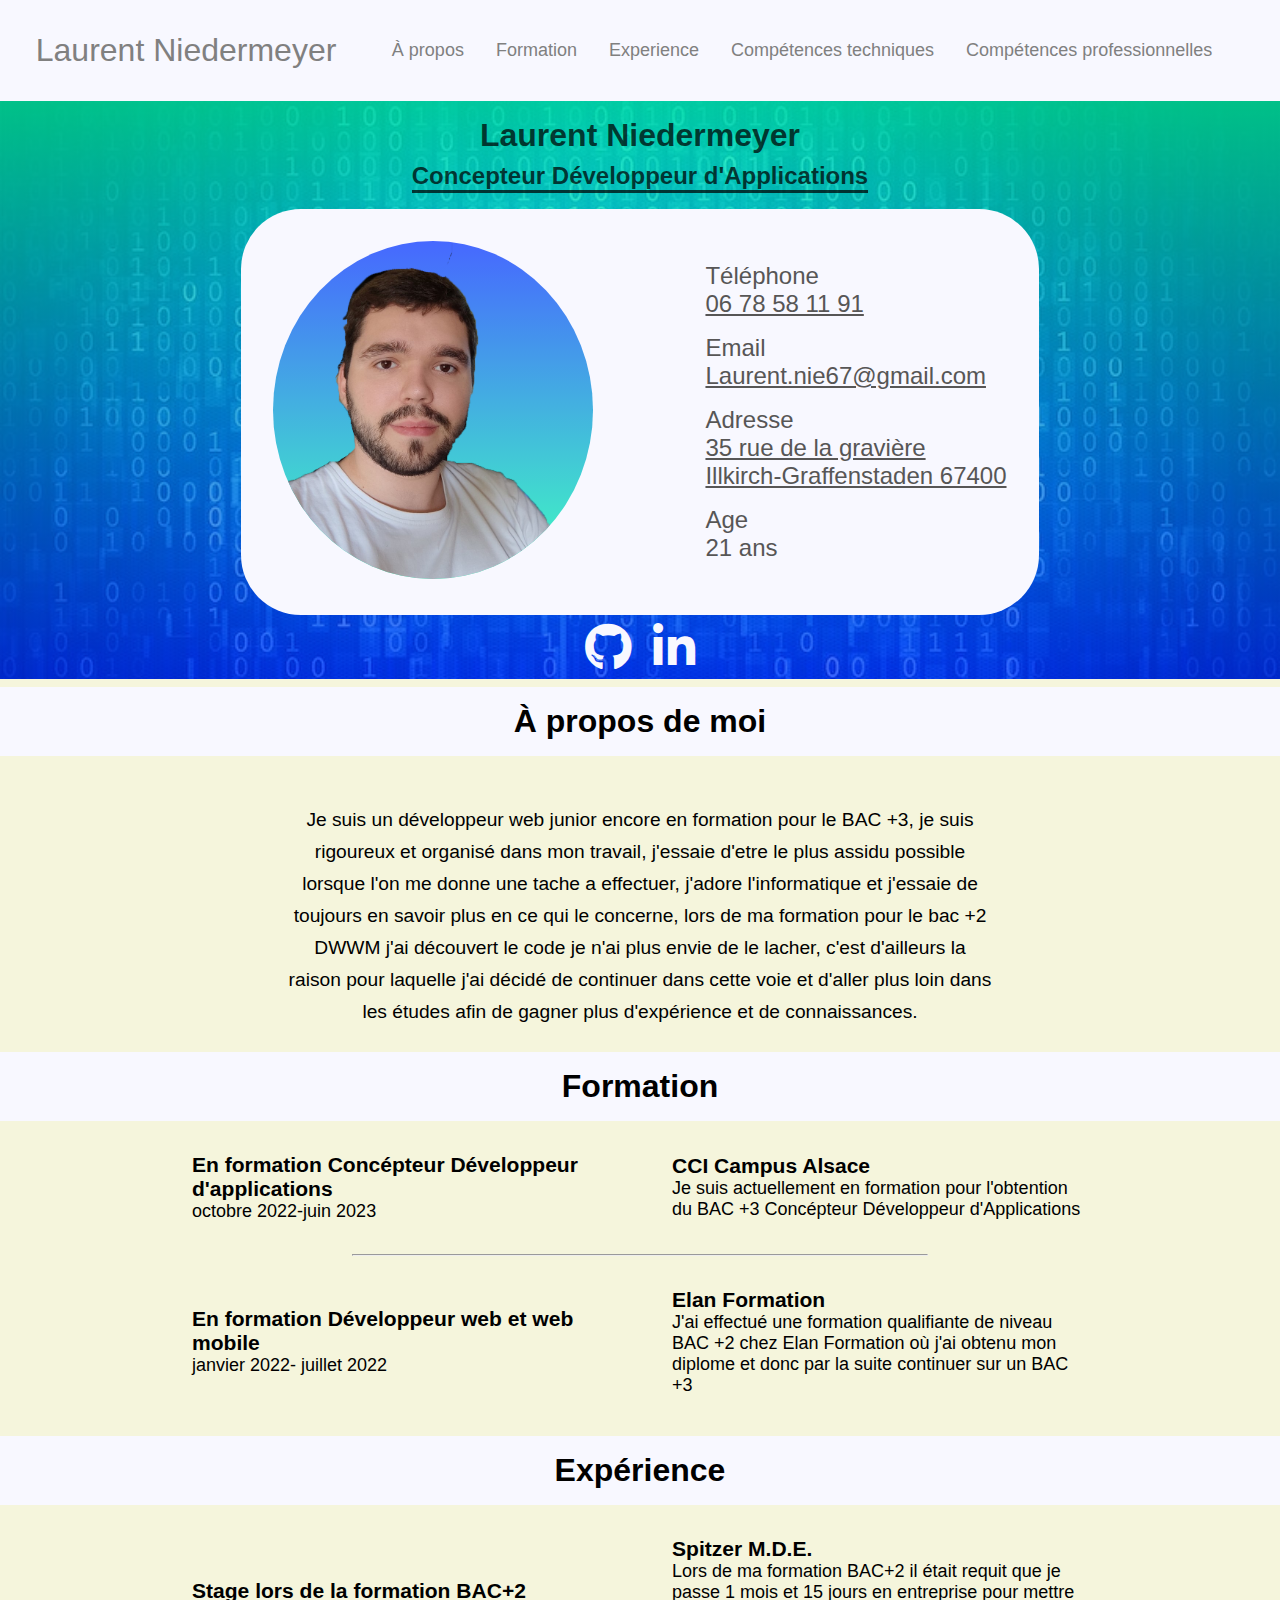
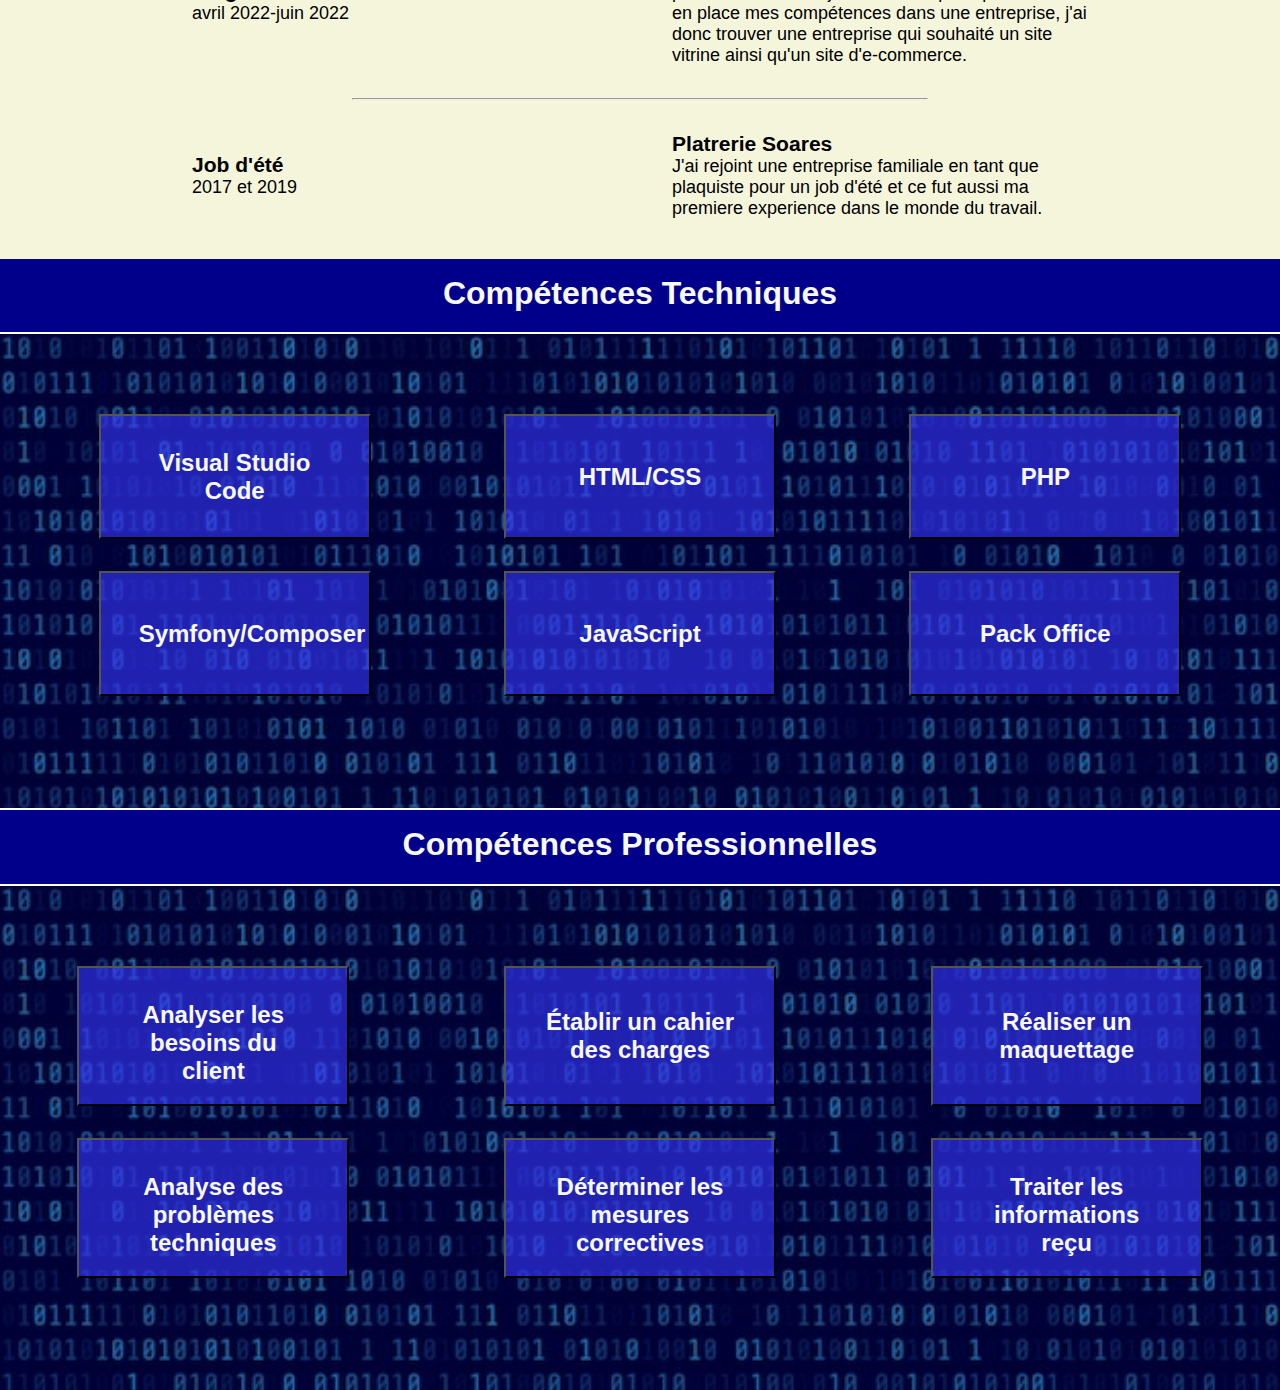
==== index_cv.html @ 69ce7077 "MyCV" ====
<!DOCTYPE html>
<html lang="fr">
<head>
    <meta charset="UTF-8">
    <meta http-equiv="X-UA-Compatible" content="IE=edge">
    <meta name="viewport" content="width=device-width, initial-scale=1.0">
    <meta name="description" content="CV en ligne de Niedermeyer Laurent, Concepteur Développeur d'Applications, Développeur web junior, Développeur back-end.">
    <link rel="stylesheet" href="style.css">
    <link rel="stylesheet" href="modal.css">
    <link rel="stylesheet" href="button.css">
    <link rel="stylesheet" href="https://cdnjs.cloudflare.com/ajax/libs/font-awesome/6.0.0/css/all.min.css" integrity="sha512-9usAa10IRO0HhonpyAIVpjrylPvoDwiPUiKdWk5t3PyolY1cOd4DSE0Ga+ri4AuTroPR5aQvXU9xC6qOPnzFeg==" crossorigin="anonymous" referrerpolicy="no-referrer" />
    <script src="//cdnjs.cloudflare.com/ajax/libs/jquery/2.1.3/jquery.min.js"></script>
    <title>CV de Niedermeyer Laurent</title>
</head>
    <body> 
        <header class="thetop">
            <div class="topnav">
                <a href="http://127.0.0.1:5500/index_cv.html" class="active">Laurent Niedermeyer</a>
                <div id="myLinks">
                  <a href="http://127.0.0.1:5500/index_cv.html#prop">À propos</a>
                  <a href="http://127.0.0.1:5500/index_cv.html#form">Formation</a>
                  <a href="http://127.0.0.1:5500/index_cv.html#exp">Experience</a>
                  <a href="http://127.0.0.1:5500/index_cv.html#compt">Compétences techniques</a>
                  <a href="http://127.0.0.1:5500/index_cv.html#compp">Compétences professionnelles</a>
                </div>
                <a href="javascript:void(0);" class="icon" onclick="myFunction()">
                  <i class="fa fa-bars"></i>
                </a>
              </div>
        </header>
        <main>
            <section class="section1">
                <div class="job">
                    <h1>Concepteur Développeur d'Applications</h1>
                    <h2>Laurent Niedermeyer</h2>
                </div>
                <div class="coordimg">
                    <div>
                        <img src="img/MicrosoftTeams-image.png" alt="Selfie">
                    </div>
                    <div class="coord">
                        <div>
                            <p>Téléphone</p>
                            <a href="tel:0678581191">06 78 58 11 91</a>
                        </div>
                        <div>
                            <p>Email</p>
                            <a href="mailto:Laurent.nie67@gmail.com">Laurent.nie67@gmail.com</a> 
                        </div>
                        <div>
                            <p>Adresse</p>
                            <a href="https://goo.gl/maps/SbY1YDQrV1eRnXj76" target="blank_">35 rue de la gravière</a><br>
                            <a href="https://goo.gl/maps/RVUSxrZyXnWViCLy8" target="blank_">Illkirch-Graffenstaden 67400</a> 
                        </div>
                        <div>
                            <p>Age</p>
                            <p>21 ans</p>
                        </div>
                    </div>
                </div>
                <div class="reso">
                    <a href="https://github.com/Laurent-N67" target="blank_"><i class="fa-brands fa-github fa-3x"></i></a>
                    <a href="https://www.linkedin.com/in/laurent-niedermeyer/" target="blank_"><i class="fa-brands fa-linkedin-in fa-3x"></i></a>
                </div>
            </section>
            <section class="section4">
                <h2 id="prop">À propos de moi</h2>
                <p class="proptxt">Je suis un développeur web junior encore en formation pour le BAC +3, je suis rigoureux et organisé dans mon travail, j'essaie d'etre le plus assidu possible lorsque l'on me donne une tache a effectuer, j'adore l'informatique et j'essaie de toujours en savoir plus en ce qui le concerne, lors de ma formation pour le bac +2 DWWM j'ai découvert le code je n'ai plus envie de le lacher, c'est d'ailleurs la raison pour laquelle j'ai décidé de continuer dans cette voie et d'aller plus loin dans les études afin de gagner plus d'expérience et de connaissances.</p>
            </section>
            <section class="section2">
                <h2 id="form">Formation</h2>
                <div class="divrow">
                    <div class="divcollumn ">
                        <h3>En formation Concépteur Développeur d'applications</h3>
                        <p>octobre 2022-juin 2023</p>
                    </div>
                    <div class="divcollumn">
                        <h3><strong>CCI Campus Alsace</strong></h3>
                        <p>Je suis actuellement en formation pour l'obtention du BAC +3 Concépteur Développeur d'Applications</p>
                    </div>
                </div>
                <hr>
                <div class="divrow">
                    <div class="divcollumn">
                        <h3>En formation Développeur web et web mobile</h3>
                        <p>janvier 2022- juillet 2022</p>
                    </div>
                    <div class="divcollumn">
                        <h3><strong>Elan Formation</strong></h3>
                        <p>J'ai effectué une formation qualifiante de niveau BAC +2 chez Elan Formation où j'ai obtenu mon diplome et donc par la suite continuer sur un BAC +3</p>
                    </div>
                </div>
                <h2 id="exp">Expérience</h2>
                <div class="divrow borderbot">
                    <div class="divcollumn ">
                        <h3>Stage lors de la formation BAC+2</h3>
                        <p>avril 2022-juin 2022</p>
                    </div>
                    <div class="divcollumn">
                        <h3><strong>Spitzer M.D.E.</strong></h3>
                        <p>Lors de ma formation BAC+2 il était requit que je passe 1 mois et 15 jours en entreprise pour mettre en place mes compétences dans une entreprise, j'ai donc trouver une entreprise qui souhaité un site vitrine ainsi qu'un site d'e-commerce.</p>
                    </div>
                </div>
                <hr>
                <div class="divrow padbot ">
                    <div class="divcollumn">
                        <h3>Job d'été</h3>
                        <p>2017 et 2019</p>
                    </div>
                    <div class="divcollumn">
                        <h3><strong>Platrerie Soares</strong></h3>
                        <p>J'ai rejoint une entreprise familiale en tant que plaquiste pour un job d'été et ce fut aussi ma premiere experience dans le monde du travail.</p>
                    </div>
                </div>
            </section>
            <section class="section3">
                <h2 id="compt">Compétences Techniques</h2>
                <ul class="listcompt">
                    <button id="btn1"><li>Visual Studio Code</li></button>
                    <div id="modal1" class="modal">
                        <div class="modal-content">
                            <span class="close"><i class="fa-solid fa-xmark"></i></span>
                            <h3 class="titremdl">Visual Studio Code</h3>
                            <p class="textmdl">Lorem ipsum dolor sit amet consectetur adipisicing elit. Labore nemo asperiores beatae, repellat explicabo voluptatem quam eaque iste alias quia dolorum tempore modi nam! Suscipit possimus maiores quas cumque reprehenderit labore sed cupiditate dicta delectus itaque veniam deleniti, incidunt inventore omnis vero architecto obcaecati ullam tempora ea id quibusdam repellendus?</p>
                        </div>
                    </div>
                    <button id="btn2"><li>HTML/CSS</li></button>
                    <div id="modal2" class="modal">
                        <div class="modal-content">
                            <span class="close"><i class="fa-solid fa-xmark"></i></span>
                            <h3 class="titremdl">HTML/CSS</h3>
                            <p class="textmdl">Lorem ipsum dolor sit amet, consectetur adipisicing elit. Voluptatum, necessitatibus eius odio itaque quidem obcaecati nostrum voluptatem, porro omnis, eveniet quis ad. Neque corrupti molestiae exercitationem iusto cum repudiandae officia hic, dolorum esse dolores vel nesciunt cumque explicabo ducimus eaque, nisi illum inventore repellendus non distinctio ea? Debitis, aspernatur quos!</p>
                        </div>
                    </div>
                    <button id="btn3"><li>PHP</li></button>
                    <div id="modal3" class="modal">
                        <div class="modal-content">
                            <span class="close"><i class="fa-solid fa-xmark"></i></span>
                            <h3 class="titremdl">PHP</h3>
                            <p class="textmdl">Lorem ipsum dolor sit amet, consectetur adipisicing elit. Tenetur dignissimos voluptas facilis voluptate iusto quaerat dicta repudiandae maiores esse, vitae nisi, earum molestias perferendis. Deleniti iusto nisi soluta id provident iste in repellat, nobis obcaecati temporibus similique numquam omnis eligendi quas tempora, debitis hic et consequuntur explicabo, dolorum rem. Perferendis?</p>
                        </div>
                    </div>
                    <button id="btn4"><li>Symfony/Composer</li></button>
                    <div id="modal4" class="modal">
                        <div class="modal-content">
                            <span class="close"><i class="fa-solid fa-xmark"></i></span>
                            <h3 class="titremdl">Symfony/Composer</h3>
                            <p class="textmdl">Lorem ipsum dolor sit amet, consectetur adipisicing elit. Officiis porro culpa tenetur? Voluptatum ullam obcaecati dolore repellendus tenetur sunt veritatis, adipisci quidem quisquam? Est porro quod aspernatur tempora assumenda rem, alias totam repellendus optio nesciunt non reiciendis nisi illum corrupti magnam voluptatum sunt temporibus enim similique deleniti pariatur adipisci quaerat!</p>
                        </div>
                    </div>
                    <button id="btn5"><li>JavaScript</li></button>
                    <div id="modal5" class="modal">
                        <div class="modal-content">
                            <span class="close"><i class="fa-solid fa-xmark"></i></span>
                            <h3 class="titremdl">JavaScript</h3>
                            <p class="textmdl">Lorem ipsum dolor sit amet consectetur adipisicing elit. Aliquam obcaecati dolores, ratione est nostrum perferendis hic fugiat doloremque quae, harum quod quisquam debitis consequatur facilis, odit iure! Dolore natus repudiandae earum reprehenderit nesciunt itaque error commodi mollitia eum eveniet, impedit minima maxime quia at a. Quia laudantium ut animi assumenda.</p>
                        </div>
                    </div>
                    <button id="btn6"><li>Pack Office</li></button>
                    <div id="modal6" class="modal">
                        <div class="modal-content">
                            <span class="close"><i class="fa-solid fa-xmark"></i></span>
                            <h3 class="titremdl">Pack Office</h3>
                            <p class="textmdl">Lorem ipsum dolor sit, amet consectetur adipisicing elit. Provident autem ex aspernatur commodi! Quas provident velit repellat officiis pariatur fugit molestias atque quidem maxime magni at, earum rem eius facere cupiditate doloribus perspiciatis quae animi ut. Qui dignissimos, saepe neque aliquid dicta ullam dolore fuga magnam delectus, officia, natus porro?</p>
                        </div>
                    </div>
                </ul>

                <h2 id="compp">Compétences Professionnelles</h2>
                <ul class="listcompp">
                    <button id="btn7"><li>Analyser les besoins du client</li></button>
                    <div id="modal7" class="modal">
                        <div class="modal-content">
                            <span class="close"><i class="fa-solid fa-xmark"></i></span>
                            <h3 class="titremdl">Analyser les besoins du client</h3>
                            <p class="textmdl">Lorem ipsum dolor sit amet consectetur adipisicing elit. Commodi ut odit alias asperiores. Id, illo aliquam debitis quo ex, labore vitae, maiores dignissimos veritatis cupiditate omnis. Excepturi laboriosam, ullam ab perferendis voluptatem quidem aspernatur laudantium tenetur, vitae iusto praesentium doloremque temporibus? Nulla cupiditate et nobis deserunt veritatis laboriosam recusandae corporis!</p>
                        </div>
                    </div>
                    <button id="btn8"><li>Établir un cahier des charges</li></button>
                    <div id="modal8" class="modal">
                        <div class="modal-content">
                            <span class="close"><i class="fa-solid fa-xmark"></i></span>
                            <h3 class="titremdl">établir un cahier des charges</h3>
                            <p class="textmdl">Lorem ipsum dolor, sit amet consectetur adipisicing elit. Officiis mollitia tempora asperiores rerum ex velit eaque doloribus iure, aliquam, deleniti facere atque provident quas totam temporibus ullam necessitatibus natus omnis. Reiciendis inventore aliquid laboriosam vero accusamus atque et, ipsam explicabo veniam nulla necessitatibus beatae ex vel incidunt consequatur rem dicta?</p>
                        </div>
                    </div>
                    <button id="btn9"><li>Réaliser un maquettage</li></button>
                    <div id="modal9" class="modal">
                        <div class="modal-content">
                            <span class="close"><i class="fa-solid fa-xmark"></i></span>
                            <h3 class="titremdl">Réaliser un maquettage</h3>
                            <p class="textmdl">Lorem, ipsum dolor sit amet consectetur adipisicing elit. Natus aliquam, id doloribus sint, debitis unde qui quia sequi esse sunt, officia eveniet dolorum. Enim pariatur incidunt sequi libero voluptatem vero doloribus officia recusandae qui totam. Debitis placeat earum sunt quos corrupti, nobis repellat soluta reiciendis repudiandae vero temporibus dolore veniam!</p>
                        </div>
                    </div>
                    <button id="btn10"><li>Analyse des problèmes techniques</li></button>
                    <div id="modal10" class="modal">
                        <div class="modal-content">
                            <span class="close"><i class="fa-solid fa-xmark"></i></span>
                            <h3 class="titremdl">Analyse des problèmes techniques</h3>
                            <p class="textmdl">Lorem ipsum dolor sit amet, consectetur adipisicing elit. Maiores vel amet omnis nihil ea eum nostrum asperiores veniam culpa ad non, recusandae doloremque excepturi consequuntur placeat alias error repudiandae! Et obcaecati repellat ab ipsa. Quod cupiditate molestiae consectetur accusamus numquam laudantium veniam, eos explicabo soluta dolor dolore architecto dolores pariatur.</p>
                        </div>
                    </div>
                    <button id="btn11"><li>Déterminer les mesures correctives</li></button>
                    <div id="modal11" class="modal">
                        <div class="modal-content">
                            <span class="close"><i class="fa-solid fa-xmark"></i></span>
                            <h3 class="titremdl">Déterminer les mesures correctives</h3>
                            <p class="textmdl">Lorem ipsum dolor sit amet consectetur adipisicing elit. Similique iste eligendi quam, quod repellat commodi est vero ducimus facere repellendus amet tenetur debitis consectetur distinctio temporibus dolorum explicabo quis impedit aliquam. Excepturi, perferendis, ipsum non placeat quos ullam quibusdam minima nobis odio magni esse sequi accusantium, est veniam consequatur vitae.</p>
                        </div>
                    </div>
                    <button id="btn12"><li>Traiter les informations reçu</li></button>
                    <div id="modal12" class="modal">
                        <div class="modal-content">
                            <span class="close"><i class="fa-solid fa-xmark"></i></span>
                            <h3 class="titremdl">Traiter les informations reçu</h3>
                            <p class="textmdl">Lorem ipsum dolor sit, amet consectetur adipisicing elit. Dolore, ipsa! Necessitatibus accusamus doloremque autem laudantium ipsam nam enim vitae aut quaerat quia perferendis dolore at culpa blanditiis, ut beatae? Non architecto quis, iste ea nostrum reiciendis amet ipsa accusamus! Culpa debitis ipsa assumenda fugit nemo rerum distinctio dolor voluptate consequatur?</p>
                        </div>
                    </div>
                </ul>
            </section>
            <div class='scrolltop'>
            <div class='scroll icon'><i class="fa-solid fa-arrow-up"></i></div>
        </main>
    </body>
    <script src="js/modal.js"></script>
    <script src="js/float-panel.js"></script>
    <script src="js/burger.js"></script>
</html>
---- style.css ----
*{
    margin: auto;
    /* font-family: 'Heebo', sans-serif; */
    font-family: 'Quicksand', sans-serif;
    box-sizing: border-box;
}
/* ~~~~~~~~~~~~~~~~~~~~~~~~~~~~ Navbar ~~~~~~~~~~~~~~~~~~~~~~~~~~ */


.icon{
    display: none;
}

.topnav{
    display: flex;
    flex-direction: row;
    list-style: none;
    padding: 1rem;
    padding-inline-start: 0;
    align-self: start;
    background-color: ghostwhite;
}

#myLinks{
    display: flex;
    flex-direction: row;
}

#myLinks  a{
    color: gray;
    text-decoration: solid;
    transition: color 1s ease;
    padding-right: 2rem;
    font-size: large;
}

#myLinks  a:hover{
    color:rgba(0, 0, 0, 0.87);
    text-decoration:underline;
}

.active{
    text-align: left;
    font-size: xx-large;
    padding: 1rem;
    color: gray;
    text-decoration: solid;
    transition: color 1s ease;
}

/* ~~~~~~~~~~~~~~~~~~~~~~~~~~~~~~~~section1 main~~~~~~~~~~~~~~~~~~~~~~~~~ */

.section1{
    display: flex;
    flex-direction: column;
    text-align: center;
    background-image: linear-gradient(
        to bottom,
        rgba(0, 255, 170, 0.747),
        rgba(0, 47, 255, 0.719)
      ), url(img/code.jpg);
      background-repeat: no-repeat;
      background-size: cover;
      max-height: 40rem;
}

.coordimg{
    display: flex;
    flex-direction: row;
    padding: 2rem;
    background-color: ghostwhite;
    border-radius: 60px;
}
.job{
    display: flex;
    flex-direction: column-reverse;
    color: rgba(0, 0, 0, 0.726);
    padding-top: 1rem;
}
.job h1{
    font-size: x-large;
    border-bottom: solid;
    margin-bottom: 1rem;
}
.job h2{
    font-size: xx-large;
    margin-bottom: 0.5rem;
}
.coordimg img{
    max-width: 20rem;
    border-radius: 100%;
    background: linear-gradient(0deg, rgba(0, 255, 170, 0.747) 0%, rgba(0, 47, 255, 0.719) 100%);
}
.coord{
    margin-left: 7rem;
    font-size: x-large;
    text-align: left;
    font-weight: 540;
    color: rgb(87, 86, 86);
    
}
.coord div:not(:last-child){
    margin-bottom: 1rem;
}
.coord a{
    text-decoration: underline;
    color: rgb(87, 86, 86);
    transition: color 1s ease;
}
.coord a:hover{
    text-decoration: underline;
    color: black;
}
.reso{
    border-radius: 60px;
}
.reso i{
    color: ghostwhite;
    padding: 0.5rem;
}

/* ~~~~~~~~~~~~~~~~~~~~~~~~~~~~~~~~~Section 2~~~~~~~~~~~~~~~~~~~~~~~~~~~~~*/

.section2{
    display: flex;
    flex-direction: column;
    background-color:beige;
}
.section2 h2{
    padding-top: 1rem;
    margin-top: 0.5rem;
}
#form{
    font-size: xx-large;
    background-color:ghostwhite;
    width: 100%;
    text-align: center;
    padding-bottom: 1rem;
}
#exp{
    font-size: xx-large;
    background-color:ghostwhite;
    width: 100%;
    text-align: center;
    padding-bottom: 1rem;
}
.divrow{
    display: flex;
    flex-direction: row;
    font-size: large;
}
.divcollumn{
    width: 30rem;
    padding: 2rem;
    
}
.padbot{
    margin-bottom: 0.5rem;
}
hr{
    color: black;
    font-size: larger;
    width: 45%;
}

/* ~~~~~~~~~~~~~~~~~~~~~~~~~~~~~~section3~~~~~~~~~~~~~~~~~~~~~~~~~~~~*/

#compt{
    background-color: darkblue;
    color: ghostwhite;
    font-size: xx-large;
    text-align: center;
    padding-bottom: 1.3rem;
    padding-top: 1rem;
    margin-bottom: 2px;
}
.listcompt{
    background-image: url(img/binary-code-background_88211-416.jpg);
    background-repeat: no-repeat;
    background-size: cover;
    color: ghostwhite;
    text-decoration: none;
    display: grid;
    grid-template-columns: repeat(3, 1fr);
    padding: 5rem 2rem;
    min-height: 300px;
    
    justify-content: center;
}

.listcompt button{
    background-color: rgba(50, 50, 241, 0.651);
    color: ghostwhite;
    list-style: none;
    font-size: x-large;
    font-weight: 550;
    text-align: center;
    margin-bottom: 2rem;
    cursor: pointer;
    height: 125px;
}
.listcompt button li:hover{
    width: 20rem;
    font-size: 120%;
}
.listcompt button li{
    padding: 2rem;
    width: 16rem;
    
}
#compp{
    background-color: darkblue;
    color: ghostwhite;
    font-size: xx-large;
    text-align: center;
    padding-bottom: 1.3rem;
    padding-top: 1rem;
    margin: 2px 0;

}
.listcompp{
    background-image: url(img/binary-code-background_88211-416.jpg);
    background-repeat: no-repeat;
    background-size: cover;
    color: ghostwhite;
    text-decoration: none;
    display: grid;
    grid-template-columns: repeat(3, 1fr);
    padding: 5rem 0;
    min-height: 400px;
}
.listcompp button{
    background-color: rgba(50, 50, 241, 0.651);
    color: ghostwhite;
    list-style: none;
    font-size: x-large;
    font-weight: 550;
    text-align: center;
    margin-bottom: 2rem;
    cursor: pointer;
    height: 140px;
}
.listcompp button li:hover{
    width: 20rem;
    
    font-size: 120%;
}
.listcompp button li{
    padding: 2rem;
    width: 16rem;
}

/* ~~~~~~~~~~~~~~~~~~~~~~~~Section 4~~~~~~~~~~~~~~~~~~~~~~~~~~ */

.section4{
    display: flex;
    flex-direction: column;
    background-color:beige;
    
}
#prop{
    font-size: xx-large;
    background-color:ghostwhite;
    width: 100%;
    text-align: center;
    padding: 1rem 0;
    margin-top: 0.5rem;
}
.proptxt{
    text-align: center;
    margin: 1rem 18rem;
    padding-top: 2rem;
    font-size: larger ;
    font-weight: 530;
    line-height: 2rem;
}
.tkt{
    text-align: right;
    background-color: beige;
    padding: 1rem 2rem;
    text-decoration: underline;
}

@media(max-width: 768px) {

/* ~~~~~~~~~~~~~~~~~~~~~~~~~~~~~~~~navbar~~~~~~~~~~~~~~~~~~~~~~ */

    .topnav{
    overflow: hidden;
    background-color: ghostwhite;
    position: relative;
    display: block;
    }

    .navnom{
        font-size: xx-large;
    }
    
    .topnav #myLinks {
    display: none;
    }
    
    .topnav a {
    color: grey;
    padding: 14px 16px;
    text-decoration: none;
    font-size: 17px;
    display: block;
    font-size: large;
    }
    
    .topnav a.icon {
    background: ghostwhite;
    position: absolute;
    font-size: large;
    right: 5px;
    top: 15px;
    }
    
    .topnav a:hover {
    background-color: ghostwhite;
    justify-content: center;
    }
    #myLinks  a:hover{
        color: grey;
        text-decoration:none;
    }

    .active{
        font-weight: 600;
    }
    /* ~~~~~~~~~~~~~~~~~~~~~~~~Section 1~~~~~~~~~~~~~~~~~~~~~~~~~~~~~~~~~~ */
---- modal.css ----
.modal{
    display: none; /* Hidden by default */
  position: fixed; /* Stay in place */
  z-index: 1; /* Sit on top */
  padding-top: 50px; /* Location of the box */
  left: 0;
  top: 0;
  width: 100%; /* Full width */
  height: 100%; /* Full height */
  overflow: auto; /* Enable scroll if needed */
  background-color: rgb(0,0,0); /* Fallback color */
  background-color: rgba(0, 0, 0, 0.5); /* Black w/ opacity */
}
.modal-content {
  background-image: linear-gradient(
    to bottom,
    rgba(15, 209, 144, 0.884),
    rgba(0, 47, 255, 0.819)
  ), url(img/code.jpg);
    margin: auto;
    padding: 20px;
    border: 2px solid rgb(0, 119, 255);
    width: 30%;
    font-family: 'Quicksand', sans-serif;
    font-size: x-large;
    text-align: center;
    
  }
  
  /* The Close Button */
  .close {
    color: #000000;
    float:right;
    font-size: 32px;
    font-weight: bold;
  }
  
  .close:hover,
  .close:focus {
    color: #000;
    text-decoration: none;
    cursor: pointer;
  }
#myBtn{
  height: 2rem;
  background-color: grey;
  border-color: rgb(232,78,54);
  border-style:solid;
  color: white;
}
.titremdl{
  padding-top: 1rem;
}
.textmdl{
  padding: 2rem;
}
---- button.css ----
.scrolltop {
	display:none;
	width:10px;
    height: 10px;
	margin:0 auto;
	position:fixed;
	bottom:20px;
	right:10px;	
}
.scroll {
	position:absolute;
	right:20px;
	bottom:20px;
	background:rgba(255, 0, 55, 0.6);
	padding:20px;
	text-align: center;
	margin: 0 0 0 0;
	cursor:pointer;
	transition: 0.5s;
	-moz-transition: 0.5s;
	-webkit-transition: 0.5s;
	-o-transition: 0.5s; 	
    border-radius: 50%;	
}
.scroll:hover {
	background:rgb(255, 0, 0);
	transition: 0.5s;
	-moz-transition: 0.5s;
	-webkit-transition: 0.5s;
	-o-transition: 0.5s;
}
.fa-solid{
    height: 15px;
    width: 15px;
}
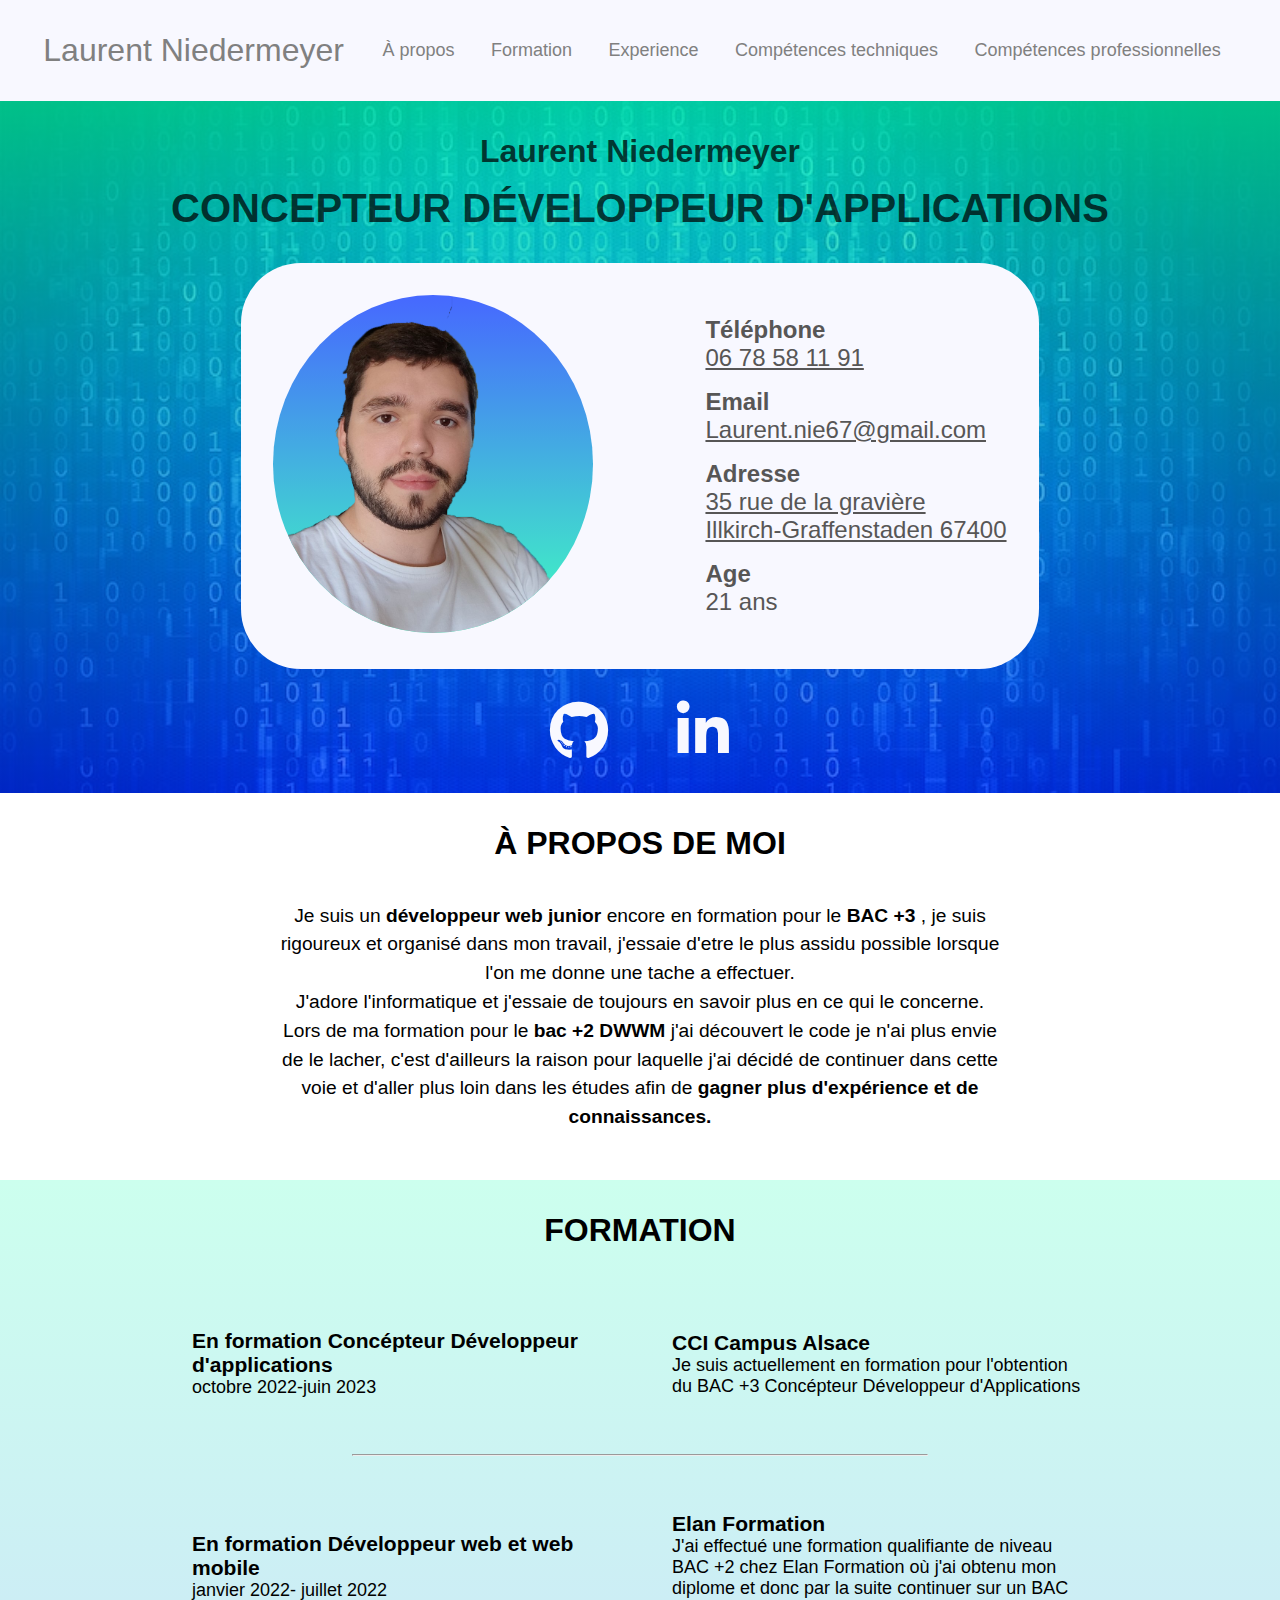
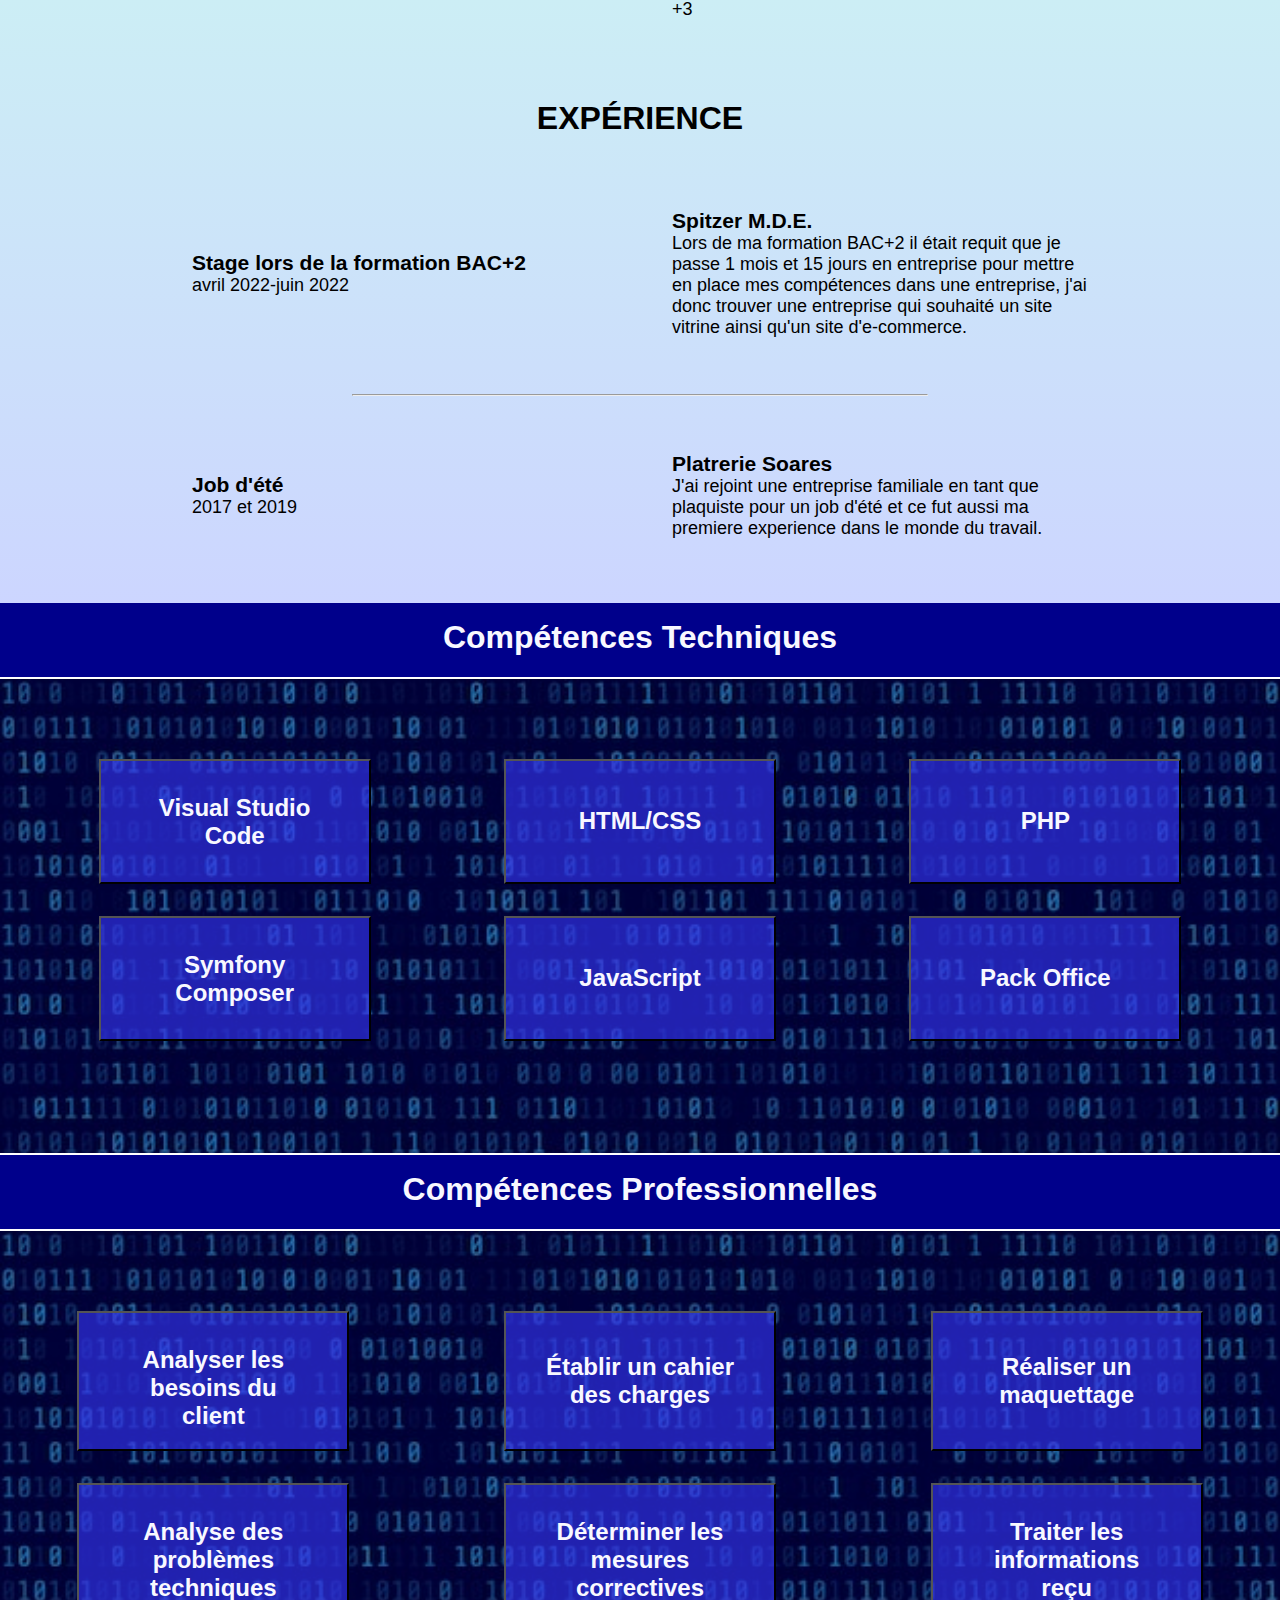
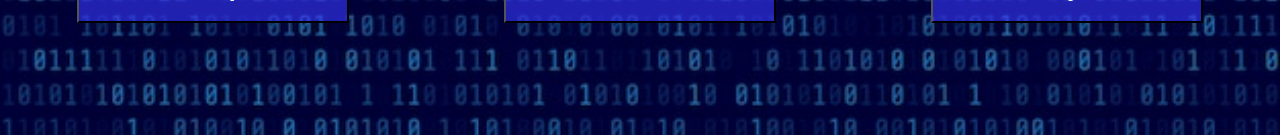
==== commit eefa7ae4: "Update Design" ====
--- a/index_cv.html
+++ b/index_cv.html
@@ -54,7 +54,7 @@
                         </div>
                         <div>
                             <p>Age</p>
-                            <p>21 ans</p>
+                            <span>21 ans</span>
                         </div>
                     </div>
                 </div>
@@ -65,7 +65,7 @@
             </section>
             <section class="section4">
                 <h2 id="prop">À propos de moi</h2>
-                <p class="proptxt">Je suis un développeur web junior encore en formation pour le BAC +3, je suis rigoureux et organisé dans mon travail, j'essaie d'etre le plus assidu possible lorsque l'on me donne une tache a effectuer, j'adore l'informatique et j'essaie de toujours en savoir plus en ce qui le concerne, lors de ma formation pour le bac +2 DWWM j'ai découvert le code je n'ai plus envie de le lacher, c'est d'ailleurs la raison pour laquelle j'ai décidé de continuer dans cette voie et d'aller plus loin dans les études afin de gagner plus d'expérience et de connaissances.</p>
+                <p class="proptxt">Je suis un <strong>développeur web junior</strong> encore en formation pour le <strong>BAC +3</strong> , je suis rigoureux et organisé dans mon travail, j'essaie d'etre le plus assidu possible lorsque l'on me donne une tache a effectuer. <br> J'adore l'informatique et j'essaie de toujours en savoir plus en ce qui le concerne. <br>Lors de ma formation pour le <strong>bac +2 DWWM </strong> j'ai découvert le code je n'ai plus envie de le lacher, c'est d'ailleurs la raison pour laquelle j'ai décidé de continuer dans cette voie et d'aller plus loin dans les études afin de <strong>gagner plus d'expérience et de connaissances.</strong> </p>
             </section>
             <section class="section2">
                 <h2 id="form">Formation</h2>
@@ -140,7 +140,7 @@
                             <p class="textmdl">Lorem ipsum dolor sit amet, consectetur adipisicing elit. Tenetur dignissimos voluptas facilis voluptate iusto quaerat dicta repudiandae maiores esse, vitae nisi, earum molestias perferendis. Deleniti iusto nisi soluta id provident iste in repellat, nobis obcaecati temporibus similique numquam omnis eligendi quas tempora, debitis hic et consequuntur explicabo, dolorum rem. Perferendis?</p>
                         </div>
                     </div>
-                    <button id="btn4"><li>Symfony/Composer</li></button>
+                    <button id="btn4"><li>Symfony<br>Composer</li></button>
                     <div id="modal4" class="modal">
                         <div class="modal-content">
                             <span class="close"><i class="fa-solid fa-xmark"></i></span>
@@ -219,7 +219,8 @@
                 </ul>
             </section>
             <div class='scrolltop'>
-            <div class='scroll icon'><i class="fa-solid fa-arrow-up"></i></div>
+            <div class='scroll'><i class="fa-solid fa-arrow-up"></i></div>
+        </div>
         </main>
     </body>
     <script src="js/modal.js"></script>
--- a/style.css
+++ b/style.css
@@ -6,7 +6,6 @@
 }
 /* ~~~~~~~~~~~~~~~~~~~~~~~~~~~~ Navbar ~~~~~~~~~~~~~~~~~~~~~~~~~~ */
 
-
 .icon{
     display: none;
 }
@@ -16,14 +15,7 @@
     flex-direction: row;
     list-style: none;
     padding: 1rem;
-    padding-inline-start: 0;
-    align-self: start;
     background-color: ghostwhite;
-}
-
-#myLinks{
-    display: flex;
-    flex-direction: row;
 }
 
 #myLinks  a{
@@ -61,7 +53,6 @@
       ), url(img/code.jpg);
       background-repeat: no-repeat;
       background-size: cover;
-      max-height: 40rem;
 }
 
 .coordimg{
@@ -71,21 +62,23 @@
     background-color: ghostwhite;
     border-radius: 60px;
 }
+
 .job{
     display: flex;
     flex-direction: column-reverse;
     color: rgba(0, 0, 0, 0.726);
-    padding-top: 1rem;
+    padding: 2rem;
 }
 .job h1{
-    font-size: x-large;
-    border-bottom: solid;
-    margin-bottom: 1rem;
+    font-size: 40px;
+    padding-top: 0.5rem;
+    text-transform: uppercase;
 }
 .job h2{
     font-size: xx-large;
     margin-bottom: 0.5rem;
 }
+
 .coordimg img{
     max-width: 20rem;
     border-radius: 100%;
@@ -97,10 +90,12 @@
     text-align: left;
     font-weight: 540;
     color: rgb(87, 86, 86);
-    
 }
 .coord div:not(:last-child){
     margin-bottom: 1rem;
+}
+.coord p{
+    font-weight: 700;
 }
 .coord a{
     text-decoration: underline;
@@ -116,7 +111,8 @@
 }
 .reso i{
     color: ghostwhite;
-    padding: 0.5rem;
+    padding: 2rem;
+    font-size: 60px;
 }
 
 /* ~~~~~~~~~~~~~~~~~~~~~~~~~~~~~~~~~Section 2~~~~~~~~~~~~~~~~~~~~~~~~~~~~~*/
@@ -124,7 +120,11 @@
 .section2{
     display: flex;
     flex-direction: column;
-    background-color:beige;
+    background-image: linear-gradient(
+        to bottom,
+        rgba(0, 255, 170, 0.2),
+        rgba(0, 47, 255, 0.2)
+      )
 }
 .section2 h2{
     padding-top: 1rem;
@@ -132,22 +132,23 @@
 }
 #form{
     font-size: xx-large;
-    background-color:ghostwhite;
     width: 100%;
     text-align: center;
+    padding: 1.5rem;
+    text-transform: uppercase;
+}
+#exp{
+    font-size: xx-large;
+    width: 100%;
+    text-align: center;
     padding-bottom: 1rem;
-}
-#exp{
-    font-size: xx-large;
-    background-color:ghostwhite;
-    width: 100%;
-    text-align: center;
-    padding-bottom: 1rem;
+    text-transform: uppercase;
 }
 .divrow{
     display: flex;
     flex-direction: row;
     font-size: large;
+    padding: 1.5rem;
 }
 .divcollumn{
     width: 30rem;
@@ -159,7 +160,6 @@
 }
 hr{
     color: black;
-    font-size: larger;
     width: 45%;
 }
 
@@ -255,29 +255,27 @@
 .section4{
     display: flex;
     flex-direction: column;
-    background-color:beige;
-    
 }
 #prop{
     font-size: xx-large;
-    background-color:ghostwhite;
     width: 100%;
     text-align: center;
-    padding: 1rem 0;
-    margin-top: 0.5rem;
+    padding: 2rem 0 2.5rem;
+    text-transform: uppercase;
 }
 .proptxt{
     text-align: center;
-    margin: 1rem 18rem;
-    padding-top: 2rem;
+    margin:auto;
+    padding-bottom: 3rem;
     font-size: larger ;
     font-weight: 530;
-    line-height: 2rem;
+    line-height: 1.8rem;
+    max-width: 45rem;
 }
 .tkt{
     text-align: right;
     background-color: beige;
-    padding: 1rem 2rem;
+    padding: 2rem;
     text-decoration: underline;
 }
 
@@ -328,5 +326,5 @@
 
     .active{
         font-weight: 600;
-    }
+    }}
     /* ~~~~~~~~~~~~~~~~~~~~~~~~Section 1~~~~~~~~~~~~~~~~~~~~~~~~~~~~~~~~~~ */